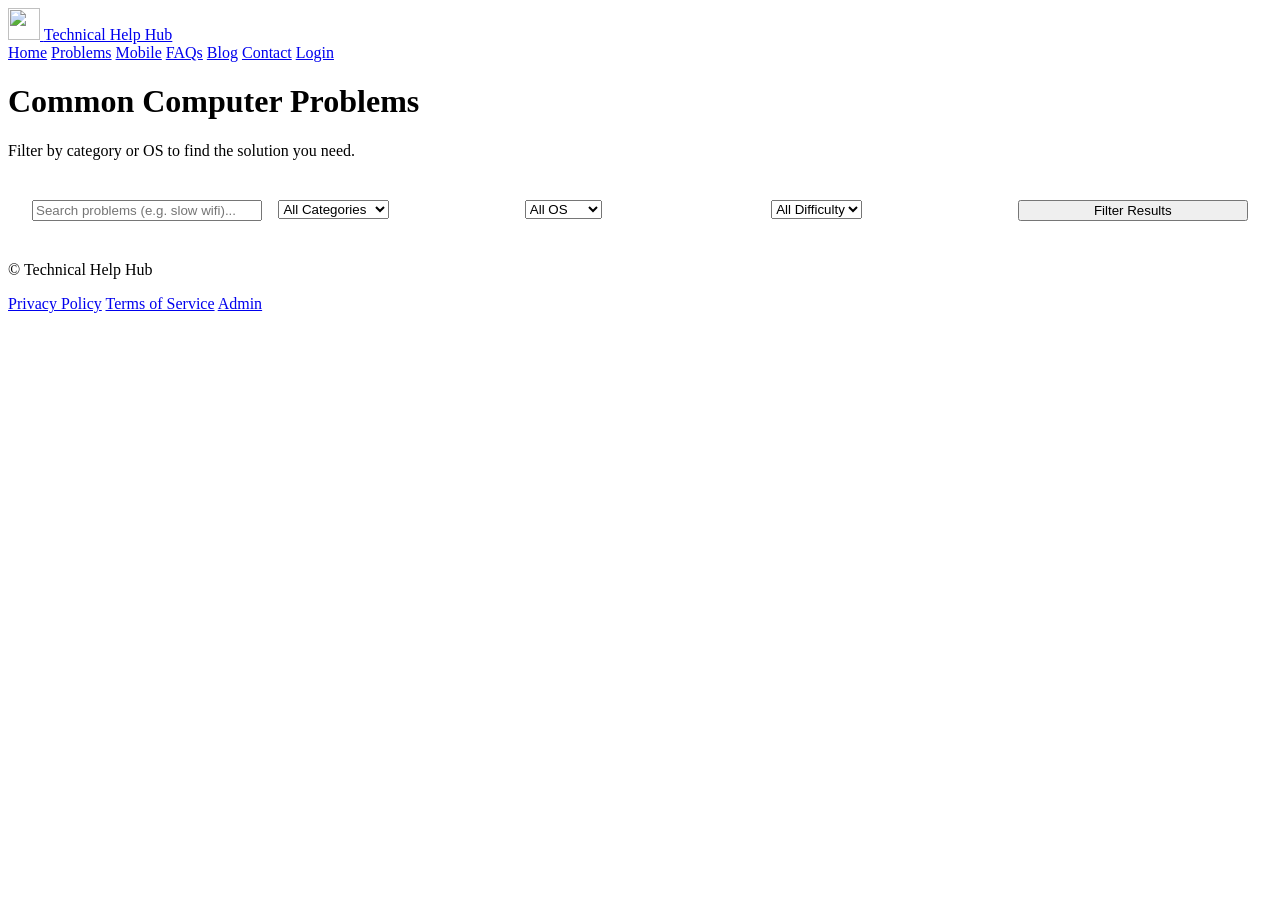
==== problems.html @ ba385f23 "Add files via upload" ====
<!doctype html>
<html lang="en">

<head>
  <meta charset="utf-8">
  <meta name="viewport" content="width=device-width, initial-scale=1">
  <title>Problems - Technical Help Hub</title>
  <link rel="preconnect" href="https://fonts.googleapis.com">
  <link rel="preconnect" href="https://fonts.gstatic.com" crossorigin>
  <link href="https://fonts.googleapis.com/css2?family=Inter:wght@400;500;600;700&display=swap" rel="stylesheet">
  <link rel="stylesheet" href="assets/css/styles.css">
</head>

<body>

  <header class="site-header">
    <div class="container header-inner">
      <a class="logo" href="index.html">
        <img src="assets/img/logo.svg" alt="" width="32" height="32">
        <span>Technical Help Hub</span>
      </a>
      <nav class="nav">
        <a href="index.html">Home</a>
        <a href="problems.html" aria-current="page">Problems</a>
        <a href="mobile-problems.html">Mobile</a>
        <a href="faq.html">FAQs</a>
        <a href="blog.html">Blog</a>
        <a href="contact.html">Contact</a>
        <a href="login.html" class="btn btn-sm">Login</a>
      </nav>
    </div>
  </header>

  <main class="container">
    <div class="list-header" style="flex-direction: column; align-items: stretch; gap: 1rem;">
      <h1>Common Computer Problems</h1>
      <p class="muted">Filter by category or OS to find the solution you need.</p>

      <div
        style="background: var(--bg-surface); padding: 1.5rem; border-radius: var(--radius-lg); border: 1px solid var(--border-color); box-shadow: var(--shadow-sm);">
        <form class="search" id="searchForm"
          style="display: grid; gap: 1rem; grid-template-columns: repeat(auto-fit, minmax(200px, 1fr));">
          <input type="search" id="searchInput" placeholder="Search problems (e.g. slow wifi)..."
            aria-label="Search problems">

          <div class="select-wrapper">
            <select id="category" aria-label="Category">
              <option value="">All Categories</option>
              <option value="performance">Performance</option>
              <option value="virus">Virus/Malware</option>
              <option value="hardware">Hardware</option>
              <option value="software">Software</option>
              <option value="network">Network</option>
              <option value="data">Data Recovery</option>
            </select>
          </div>

          <div class="select-wrapper">
            <select id="os" aria-label="OS">
              <option value="">All OS</option>
              <option>Windows</option>
              <option>macOS</option>
              <option>Linux</option>
            </select>
          </div>

          <div class="select-wrapper">
            <select id="difficulty" aria-label="Difficulty">
              <option value="">All Difficulty</option>
              <option>Easy</option>
              <option>Medium</option>
              <option>Hard</option>
            </select>
          </div>

          <button class="btn" type="submit">Filter Results</button>
        </form>
      </div>
    </div>

    <div id="results" class="grid"></div>
  </main>

  <footer class="site-footer">
    <div class="container footer-inner">
      <p>© <span id="year"></span> Technical Help Hub</p>
      <div class="footer-links">
        <a href="privacy.html">Privacy Policy</a>
        <a href="terms.html">Terms of Service</a>
        <a href="admin.html">Admin</a>
      </div>
    </div>
  </footer>

  <script src="assets/js/problems-db.js"></script>
  <script>
    // Load from global problemsDB
    const allProblems = Object.entries(problemsDB).map(([id, data]) => ({ id, ...data }));

    // Filter for PC (Windows, Linux, macOS)
    const problems = allProblems.filter(p => p.os.some(os => ['Windows', 'Linux', 'macOS'].includes(os)));


    function render(list) {
      const wrap = document.getElementById('results');
      if (!list.length) {
        wrap.innerHTML = '<div style="grid-column: 1/-1; text-align: center; padding: 2rem;" class="muted">No problems found matching your filters.</div>';
        return;
      }
      wrap.innerHTML = list.map(p => `
    <a class="card card-${p.category}" href="problem.html?id=${p.id}">
      <div style="margin-bottom:auto">
        <h3>${p.title}</h3>
        <p>${p.summary}</p>
      </div>
      <div class="meta mt-4">
        <span class="badge badge-${p.category}">${p.category}</span>
        <span class="badge ${getDifficultyClass(p.difficulty)}">${p.difficulty}</span>
      </div>
    </a>
  `).join('');
    }

    function getDifficultyClass(d) {
      if (d === 'Easy') return 'badge-success';
      if (d === 'Medium') return 'badge-warning';
      return 'badge-danger';
    }

    function applyFilters() {
      const q = document.getElementById('searchInput').value.toLowerCase().trim();
      const category = document.getElementById('category').value;
      const os = document.getElementById('os').value;
      const difficulty = document.getElementById('difficulty').value;

      const filtered = problems.filter(p => {
        const qok = !q || p.title.toLowerCase().includes(q) || p.summary.toLowerCase().includes(q);
        const cok = !category || p.category === category;
        const ook = !os || p.os.includes(os);
        const dok = !difficulty || p.difficulty === difficulty;
        return qok && cok && ook && dok;
      });
      render(filtered);
    }

    document.getElementById('searchForm').addEventListener('submit', e => { e.preventDefault(); applyFilters(); });
    ['category', 'os', 'difficulty'].forEach(id => document.getElementById(id).addEventListener('change', applyFilters));

    // Initial Render
    const params = new URLSearchParams(window.location.search);
    if (params.get('category')) {
      document.getElementById('category').value = params.get('category');
      applyFilters();
    } else if (params.get('q')) {
      document.getElementById('searchInput').value = params.get('q');
      applyFilters();
    } else {
      render(problems);
    }
  </script>
  <script src="assets/js/app.js" defer></script>
</body>

</html>
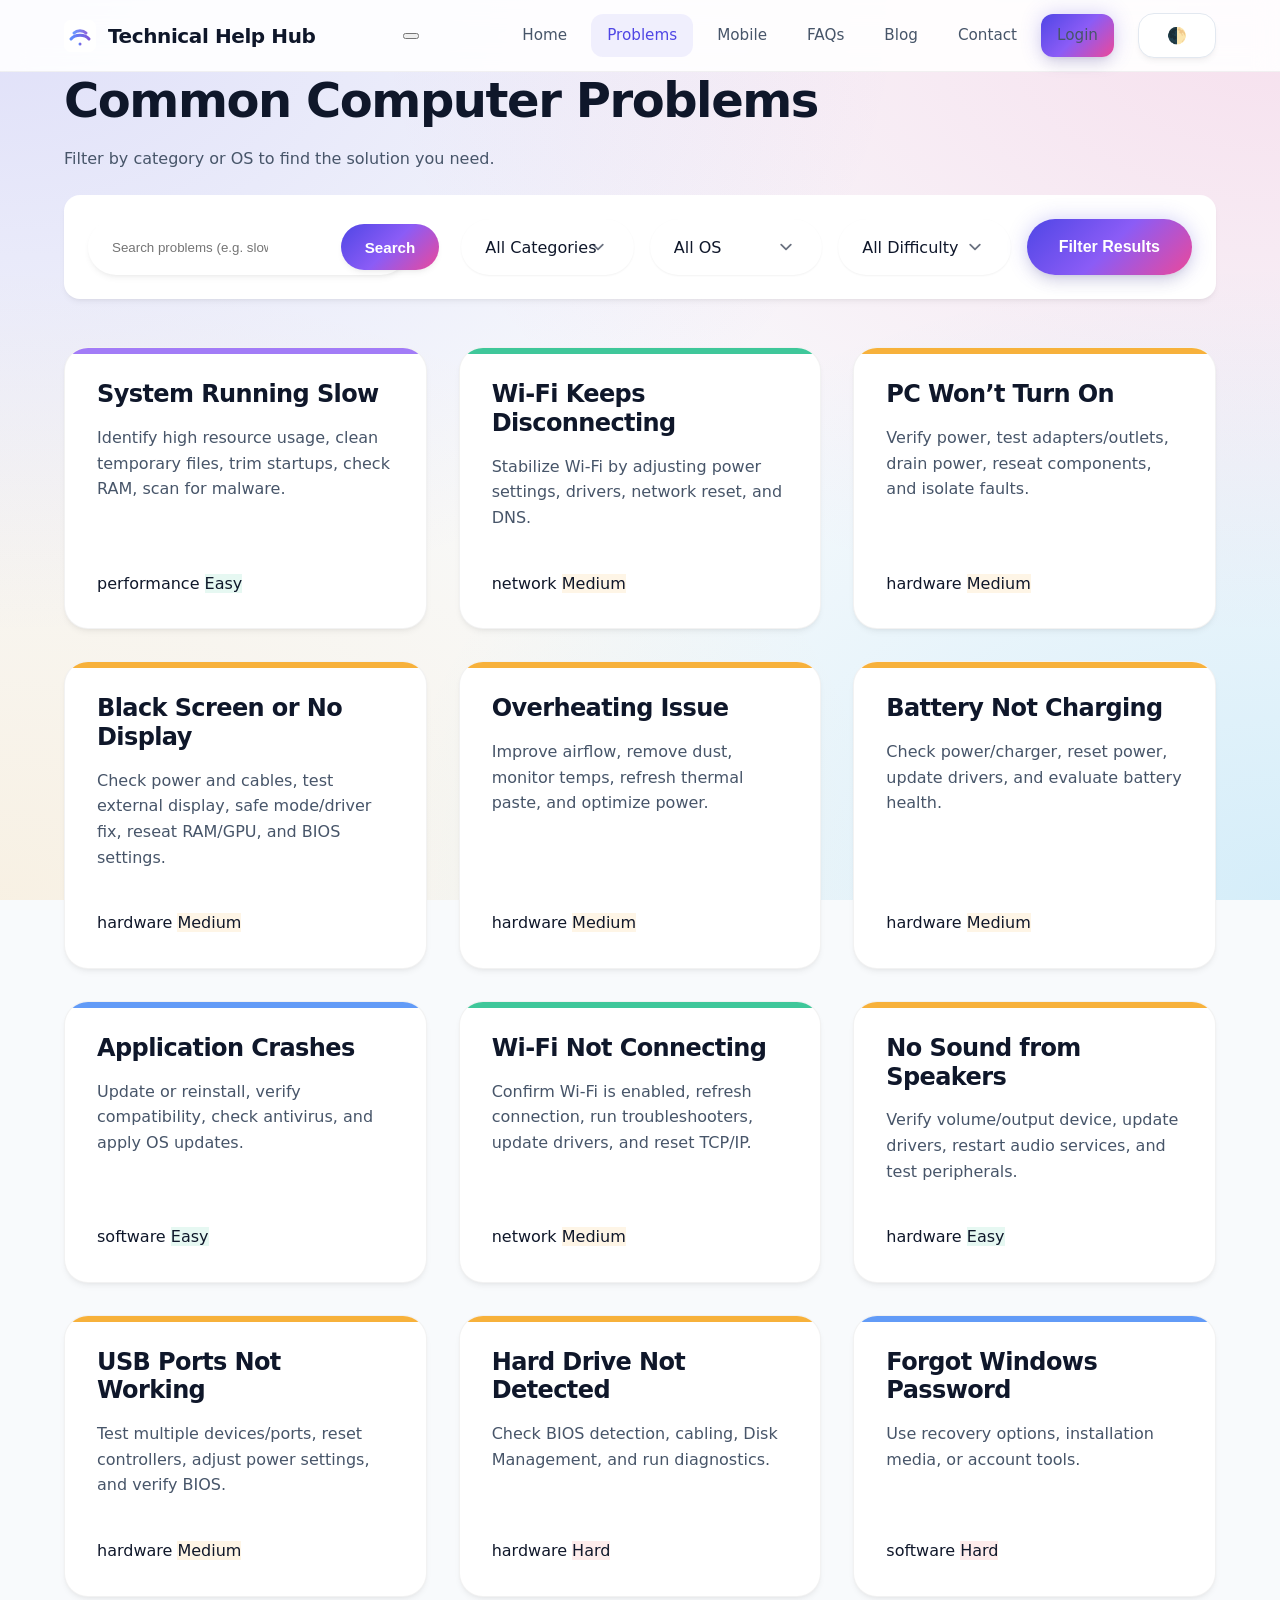
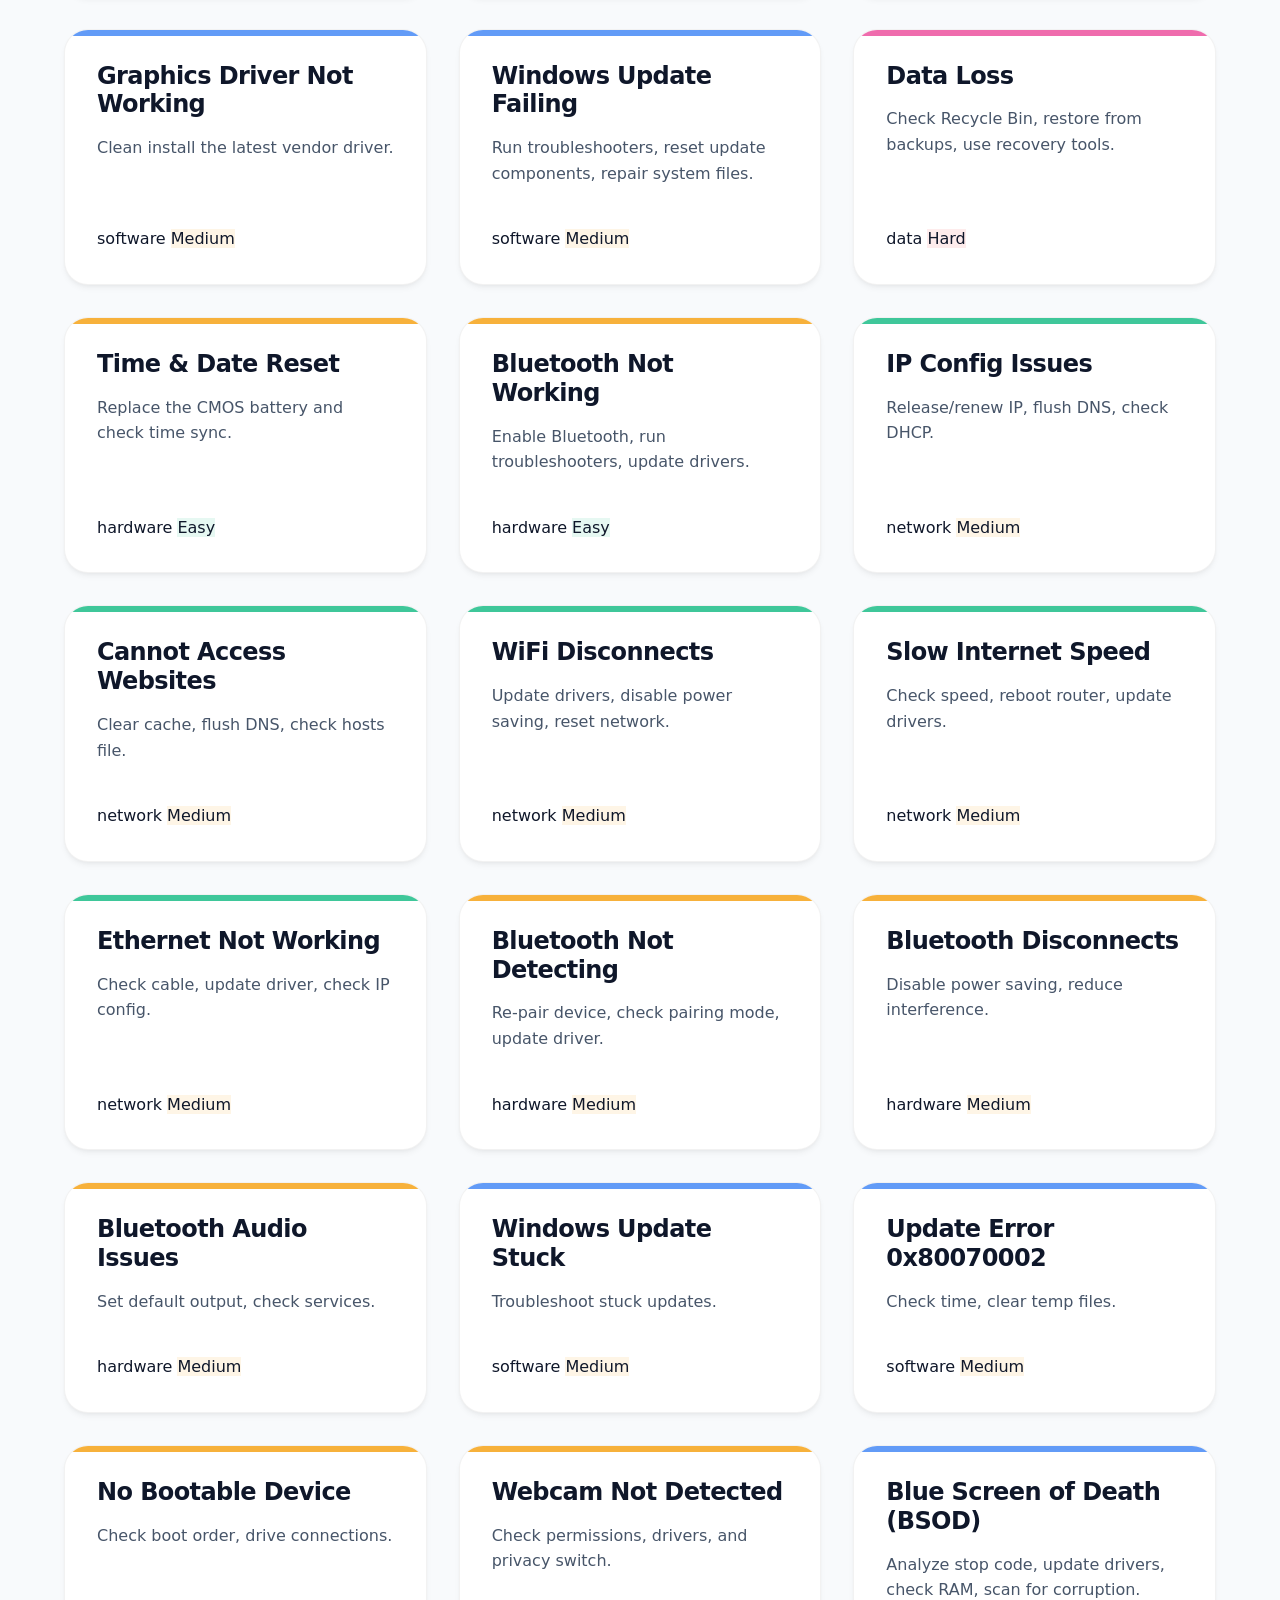
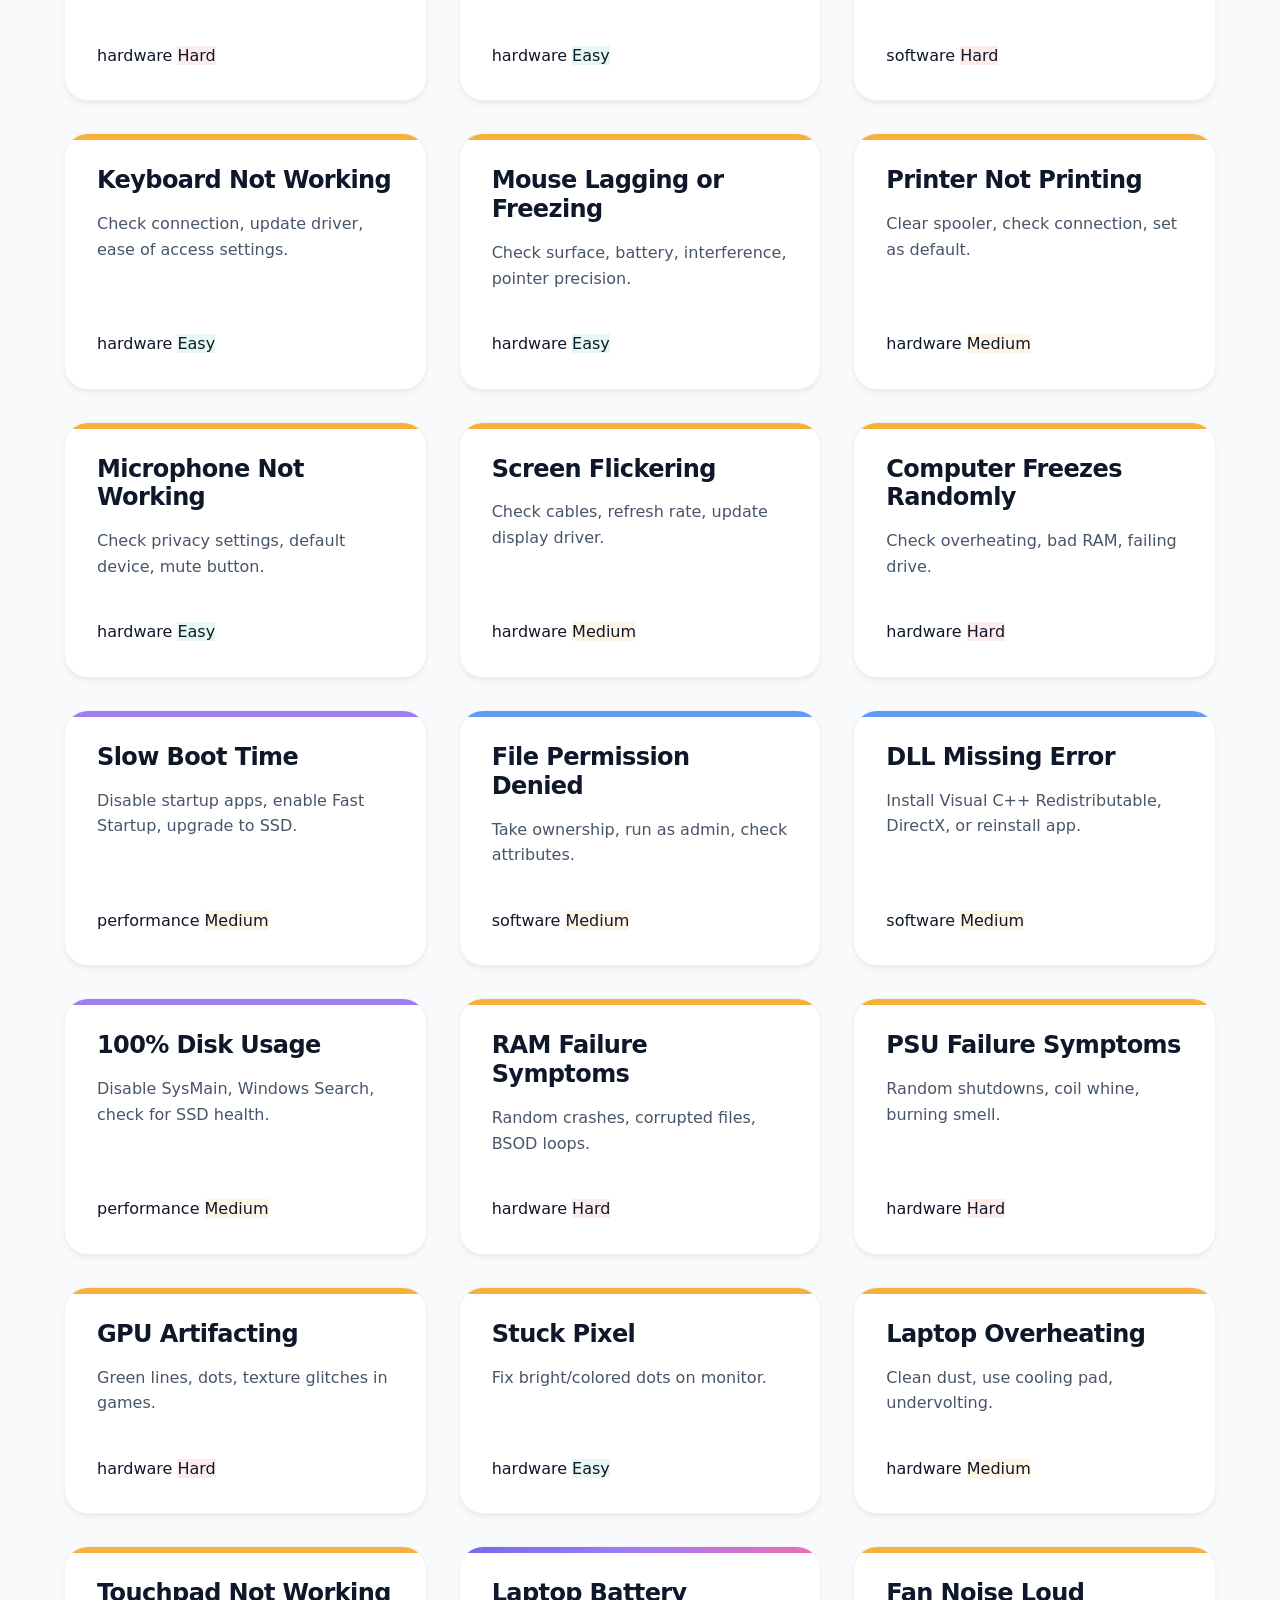
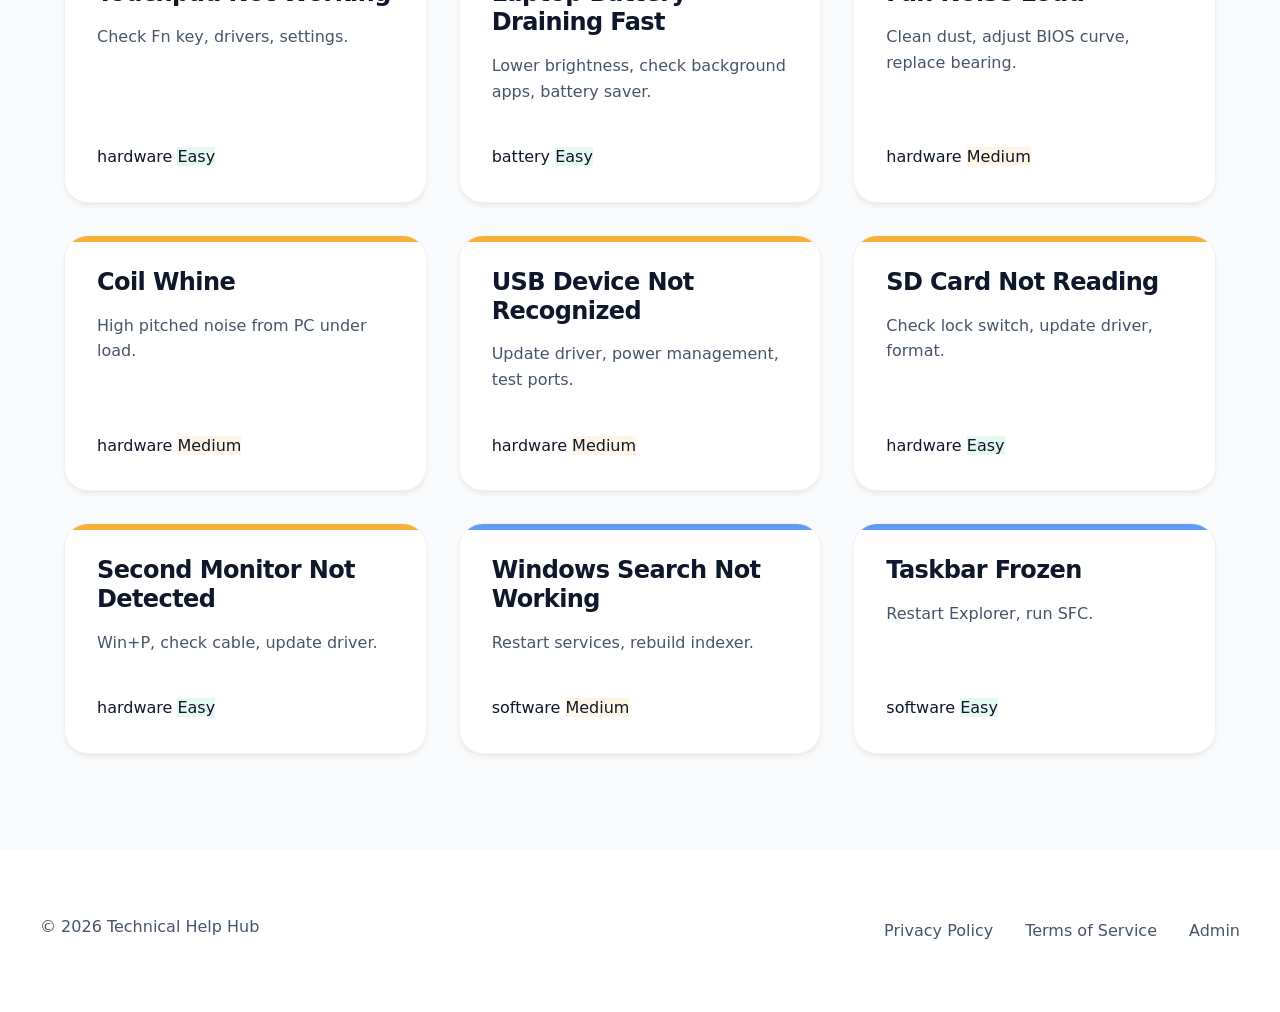
==== commit 16f15ba6: "Add files via upload Mobile7" ====
--- a/problems.html
+++ b/problems.html
@@ -38,10 +38,12 @@
 
       <div
         style="background: var(--bg-surface); padding: 1.5rem; border-radius: var(--radius-lg); border: 1px solid var(--border-color); box-shadow: var(--shadow-sm);">
-        <form class="search" id="searchForm"
-          style="display: grid; gap: 1rem; grid-template-columns: repeat(auto-fit, minmax(200px, 1fr));">
-          <input type="search" id="searchInput" placeholder="Search problems (e.g. slow wifi)..."
-            aria-label="Search problems">
+        <form class="search search-grid" id="searchForm">
+          <div class="search-wrapper">
+            <input type="search" id="searchInput" placeholder="Search problems (e.g. slow wifi)..."
+              aria-label="Search problems">
+            <button type="submit" class="search-btn-inner">Search</button>
+          </div>
 
           <div class="select-wrapper">
             <select id="category" aria-label="Category">
--- a/assets/css/styles.css
+++ b/assets/css/styles.css
@@ -0,0 +1,934 @@
+:root {
+  /* --- Premium Brand Palette --- */
+  --brand-primary: #4f46e5;
+  /* Indigo 600 */
+  --brand-secondary: #0ea5e9;
+  /* Sky 500 */
+  --brand-accent: #8b5cf6;
+  /* Violet 500 */
+  --brand-gradient: linear-gradient(135deg, #4f46e5 0%, #8b5cf6 50%, #ec4899 100%);
+  --brand-gradient-hover: linear-gradient(135deg, #4338ca 0%, #7c3aed 50%, #db2777 100%);
+
+  /* --- Backgrounds & Surfaces --- */
+  --bg-body: #f8fafc;
+  --bg-surface: #ffffff;
+  --bg-surface-alt: #f1f5f9;
+  --bg-glass: rgba(255, 255, 255, 0.7);
+  --bg-glass-heavy: rgba(255, 255, 255, 0.9);
+
+  /* --- Typography Colors --- */
+  --text-main: #0f172a;
+  --text-muted: #475569;
+  --text-light: #94a3b8;
+  --text-on-brand: #ffffff;
+
+  /* --- Category Colors --- */
+  --col-performance: #8b5cf6;
+  --col-virus: #ef4444;
+  --col-hardware: #f59e0b;
+  --col-software: #3b82f6;
+  --col-network: #10b981;
+  --col-data: #ec4899;
+  --col-battery: #eab308;
+  --col-app: #6366f1;
+  --col-system: #64748b;
+  --col-connectivity: #06b6d4;
+
+  /* --- UI Dimensions & Spacing --- */
+  --container-width: 1200px;
+  --header-height: 4.5rem;
+  --radius-sm: 0.5rem;
+  --radius-md: 0.75rem;
+  --radius-lg: 1rem;
+  --radius-xl: 1.5rem;
+  --radius-full: 9999px;
+
+  /* --- Effects & Shadows --- */
+  --shadow-xs: 0 1px 2px 0 rgb(0 0 0 / 0.05);
+  --shadow-sm: 0 4px 6px -1px rgb(0 0 0 / 0.05), 0 2px 4px -2px rgb(0 0 0 / 0.05);
+  --shadow-md: 0 10px 15px -3px rgb(0 0 0 / 0.08), 0 4px 6px -4px rgb(0 0 0 / 0.08);
+  --shadow-lg: 0 20px 25px -5px rgb(0 0 0 / 0.1), 0 8px 10px -6px rgb(0 0 0 / 0.1);
+  --shadow-glow: 0 0 20px rgba(79, 70, 229, 0.25);
+
+  --backdrop-blur: 12px;
+  --transition-base: all 0.3s cubic-bezier(0.4, 0, 0.2, 1);
+
+  --font-sans: 'Inter', system-ui, -apple-system, BlinkMacSystemFont, "Segoe UI", Roboto, "Helvetica Neue", Arial, sans-serif;
+}
+
+/* --- Reset & Base --- */
+*,
+*::before,
+*::after {
+  box-sizing: border-box;
+}
+
+html {
+  scroll-behavior: smooth;
+}
+
+body {
+  margin: 0;
+  font-family: var(--font-sans);
+  background-color: var(--bg-body);
+  /* Modern animated mesh gradient background */
+  background-image:
+    radial-gradient(at 0% 0%, rgba(79, 70, 229, 0.15) 0px, transparent 50%),
+    radial-gradient(at 100% 0%, rgba(236, 72, 153, 0.15) 0px, transparent 50%),
+    radial-gradient(at 100% 100%, rgba(14, 165, 233, 0.15) 0px, transparent 50%),
+    radial-gradient(at 0% 100%, rgba(245, 158, 11, 0.1) 0px, transparent 50%);
+  background-attachment: fixed;
+  color: var(--text-main);
+  line-height: 1.6;
+  -webkit-font-smoothing: antialiased;
+}
+
+img {
+  max-width: 100%;
+  height: auto;
+  display: block;
+}
+
+a {
+  color: inherit;
+  text-decoration: none;
+  transition: var(--transition-base);
+}
+
+/* --- Typography --- */
+h1,
+h2,
+h3,
+h4,
+h5,
+h6 {
+  margin: 0 0 1rem 0;
+  font-weight: 700;
+  line-height: 1.2;
+  color: var(--text-main);
+}
+
+h1 {
+  font-size: 3rem;
+  letter-spacing: -0.03em;
+}
+
+h2 {
+  font-size: 2.25rem;
+  letter-spacing: -0.025em;
+}
+
+h3 {
+  font-size: 1.5rem;
+  letter-spacing: -0.025em;
+}
+
+p {
+  margin-bottom: 1.5rem;
+  color: var(--text-muted);
+}
+
+/* --- Layout --- */
+.container {
+  width: 100%;
+  max-width: var(--container-width);
+  margin: 0 auto;
+  padding: 0 1.5rem;
+}
+
+/* --- Header (Glassmorphism) --- */
+.site-header {
+  position: sticky;
+  top: 0;
+  z-index: 100;
+  height: var(--header-height);
+  background: var(--bg-glass-heavy);
+  backdrop-filter: blur(var(--backdrop-blur));
+  -webkit-backdrop-filter: blur(var(--backdrop-blur));
+  border-bottom: 1px solid rgba(0, 0, 0, 0.05);
+}
+
+.header-inner {
+  height: 100%;
+  display: flex;
+  align-items: center;
+  justify-content: space-between;
+}
+
+.logo {
+  display: flex;
+  align-items: center;
+  gap: 0.75rem;
+  font-weight: 800;
+  font-size: 1.25rem;
+  color: var(--text-main);
+  letter-spacing: -0.02em;
+}
+
+.nav {
+  display: flex;
+  align-items: center;
+  gap: 0.5rem;
+}
+
+.nav a {
+  padding: 0.6rem 1rem;
+  border-radius: var(--radius-md);
+  color: var(--text-muted);
+  font-weight: 500;
+  font-size: 0.95rem;
+}
+
+.nav a:hover,
+.nav a[aria-current="page"] {
+  background-color: rgba(79, 70, 229, 0.08);
+  color: var(--brand-primary);
+}
+
+/* --- Buttons --- */
+.btn {
+  display: inline-flex;
+  align-items: center;
+  justify-content: center;
+  padding: 0.75rem 1.75rem;
+  border-radius: var(--radius-lg);
+  font-weight: 600;
+  font-size: 1rem;
+  background: var(--brand-gradient);
+  color: var(--text-on-brand);
+  border: none;
+  cursor: pointer;
+  transition: var(--transition-base);
+  box-shadow: var(--shadow-md), var(--shadow-glow);
+  position: relative;
+  overflow: hidden;
+}
+
+.btn:hover {
+  transform: translateY(-2px);
+  box-shadow: var(--shadow-lg), var(--shadow-glow);
+  filter: brightness(1.1);
+}
+
+.btn:active {
+  transform: translateY(0);
+}
+
+.btn-sm {
+  padding: 0.5rem 1.25rem;
+  font-size: 0.875rem;
+  border-radius: var(--radius-md);
+}
+
+.btn-secondary {
+  background: var(--bg-surface);
+  color: var(--text-main);
+  border: 1px solid #e2e8f0;
+  box-shadow: var(--shadow-sm);
+}
+
+.btn-secondary:hover {
+  border-color: var(--text-muted);
+  background: var(--bg-surface-alt);
+  transform: translateY(-1px);
+}
+
+/* --- Hero Section --- */
+.hero {
+  padding: 6rem 0 4rem;
+  text-align: center;
+  position: relative;
+}
+
+.hero h1 {
+  font-size: 4rem;
+  max-width: 900px;
+  margin: 0 auto 1.5rem;
+  background: var(--brand-gradient);
+  -webkit-background-clip: text;
+  background-clip: text;
+  -webkit-text-fill-color: transparent;
+  line-height: title;
+}
+
+.hero h1 strong {
+  font-weight: 800;
+}
+
+.hero p {
+  font-size: 1.25rem;
+  max-width: 650px;
+  margin: 0 auto 3rem;
+  line-height: 1.7;
+}
+
+/* --- Search Bar --- */
+.search-large {
+  max-width: 650px;
+  margin: 0 auto;
+  position: relative;
+  transition: var(--transition-base);
+}
+
+.search-large:focus-within {
+  transform: scale(1.02);
+}
+
+.search-large input {
+  width: 100%;
+  padding: 1.25rem 2rem;
+  padding-right: 9rem;
+  border-radius: var(--radius-full);
+  border: 1px solid rgba(0, 0, 0, 0.08);
+  background: var(--bg-surface);
+  font-size: 1.125rem;
+  box-shadow: var(--shadow-lg);
+  transition: var(--transition-base);
+}
+
+.search-large input:focus {
+  outline: none;
+  border-color: var(--brand-primary);
+  box-shadow: var(--shadow-lg), 0 0 0 4px rgba(79, 70, 229, 0.15);
+}
+
+.search-large button {
+  position: absolute;
+  right: 0.75rem;
+  top: 0.6rem;
+  bottom: 0.6rem;
+  border-radius: var(--radius-full);
+  padding: 0 2rem;
+  box-shadow: none;
+}
+
+/* --- Cards & Grid --- */
+.grid,
+.cards {
+  display: grid;
+  grid-template-columns: repeat(auto-fill, minmax(320px, 1fr));
+  gap: 2rem;
+  margin: 3rem 0;
+}
+
+.card {
+  background: var(--bg-surface);
+  border: 1px solid rgba(0, 0, 0, 0.05);
+  /* Detailed light border */
+  border-radius: var(--radius-xl);
+  padding: 2rem;
+  transition: var(--transition-base);
+  height: 100%;
+  display: flex;
+  flex-direction: column;
+  position: relative;
+  overflow: hidden;
+  box-shadow: var(--shadow-sm);
+}
+
+.card::before {
+  content: '';
+  position: absolute;
+  top: 0;
+  left: 0;
+  width: 100%;
+  height: 6px;
+  background: var(--brand-gradient);
+  /* Default fallback */
+  opacity: 0.8;
+}
+
+.card:hover {
+  transform: translateY(-8px);
+  box-shadow: var(--shadow-lg);
+  border-color: rgba(0, 0, 0, 0.0);
+  /* Let Shadow take over */
+}
+
+.card h3 {
+  font-size: 1.5rem;
+  margin-bottom: 1rem;
+}
+
+.card p {
+  flex-grow: 1;
+  font-size: 1rem;
+  line-height: 1.6;
+}
+
+/* Category Specific Styles & Cards */
+.card-performance::before {
+  background: var(--col-performance);
+}
+
+.card-virus::before {
+  background: var(--col-virus);
+}
+
+.card-hardware::before {
+  background: var(--col-hardware);
+}
+
+.card-software::before {
+  background: var(--col-software);
+}
+
+.card-network::before {
+  background: var(--col-network);
+}
+
+.card-data::before {
+  background: var(--col-data);
+}
+
+.card span.btn-secondary {
+  align-self: flex-start;
+  margin-top: 1.5rem;
+  background: transparent;
+  border: 1px solid #e2e8f0;
+}
+
+.card:hover span.btn-secondary {
+  background: var(--brand-primary);
+  color: white;
+  border-color: var(--brand-primary);
+}
+
+/* --- Forms (General) --- */
+.form-group {
+  margin-bottom: 1.5rem;
+}
+
+label {
+  display: block;
+  font-size: 0.9rem;
+  font-weight: 600;
+  margin-bottom: 0.5rem;
+  color: var(--text-main);
+}
+
+input[type="text"],
+input[type="email"],
+input[type="password"],
+select,
+textarea {
+  width: 100%;
+  padding: 0.875rem 1rem;
+  border-radius: var(--radius-md);
+  border: 1px solid var(--border-light);
+  background: var(--bg-surface);
+  color: var(--text-main);
+  font-family: inherit;
+  font-size: 1rem;
+  transition: var(--transition-base);
+  box-shadow: var(--shadow-xs);
+}
+
+input:focus,
+select:focus,
+textarea:focus {
+  outline: none;
+  border-color: var(--brand-primary);
+  box-shadow: 0 0 0 4px rgba(79, 70, 229, 0.1);
+}
+
+/* --- Search Form Alignment --- */
+.search {
+  align-items: center;
+  /* Ensure grid items align vertically */
+}
+
+/* --- Search Form Grid Layout (Flexbox for Fluidity) --- */
+.search-grid {
+  display: flex;
+  flex-wrap: wrap;
+  gap: 1rem;
+  align-items: center;
+  width: 100%;
+}
+
+/* Flex Grow Logic */
+.search-wrapper {
+  flex: 3 1 320px;
+  /* Takes most space, min-width 320px */
+}
+
+.select-wrapper {
+  flex: 1 1 160px;
+  /* Takes less space, min-width 160px */
+}
+
+/* Filter button shouldn't grow too much */
+.search-grid .btn {
+  flex: 0 0 auto;
+  min-width: 140px;
+}
+
+/* Ensure wrappers don't overflow */
+.search-wrapper,
+.select-wrapper {
+  min-width: 0;
+}
+
+/* Remove the specific grid media query as flex handles it */
+
+
+/* --- Search Wrapper (Input + Button) --- */
+.search-wrapper {
+  position: relative;
+  display: flex;
+  align-items: center;
+  width: 100%;
+  height: 3.5rem;
+  /* Enforce wrapper height */
+}
+
+.search-wrapper input {
+  padding: 0.875rem 1.5rem;
+  /* Match select padding height */
+  padding-right: 8rem !important;
+  /* Space for large button */
+  margin-bottom: 0 !important;
+  border-radius: 50px;
+  border: 1px solid var(--border-color);
+  box-shadow: var(--shadow-sm);
+  transition: var(--transition-base);
+  height: 100%;
+  /* Fill wrapper */
+  line-height: normal;
+}
+
+.search-wrapper input:focus {
+  border-color: var(--brand-primary);
+  box-shadow: 0 0 0 4px rgba(79, 70, 229, 0.1);
+}
+
+.search-btn-inner {
+  position: absolute;
+  right: 6px;
+  top: 50%;
+  transform: translateY(-50%);
+  height: calc(3.5rem - 10px);
+  /* Fixed height relative to input */
+  background: var(--brand-gradient);
+  border: none;
+  cursor: pointer;
+  color: white;
+  padding: 0 1.5rem;
+  /* Increased padding slightly */
+  display: flex;
+  align-items: center;
+  justify-content: center;
+  transition: var(--transition-base);
+  border-radius: 50px;
+  font-weight: 600;
+  font-size: 0.95rem;
+  box-shadow: var(--shadow-sm);
+  z-index: 2;
+}
+
+/* Ensure Selects Match Search Height in Filter Bar */
+.search select {
+  height: 3.5rem;
+  border-radius: 50px;
+  /* Match pill shape for consistency */
+  padding: 0 1.5rem;
+  appearance: none;
+  /* Remove default arrow to style if needed, but keeping simple for now */
+  background-image: url("data:image/svg+xml,%3csvg xmlns='http://www.w3.org/2000/svg' fill='none' viewBox='0 0 20 20'%3e%3cpath stroke='%236b7280' stroke-linecap='round' stroke-linejoin='round' stroke-width='1.5' d='M6 8l4 4 4-4'/%3e%3c/svg%3e");
+  background-position: right 1.5rem center;
+  background-repeat: no-repeat;
+  background-size: 1.5em 1.5em;
+  border: 1px solid var(--border-color);
+  background-color: var(--bg-surface);
+}
+
+.search .btn {
+  height: 3.5rem;
+  border-radius: 50px;
+  padding: 0 2rem;
+  display: inline-flex;
+  align-items: center;
+  justify-content: center;
+}
+
+.search-btn-inner:hover {
+  transform: translateY(calc(-50% - 1px));
+  /* Account for center offset */
+  filter: brightness(1.1);
+  color: white;
+  background: var(--brand-gradient);
+  /* Ensure gradient stays */
+}
+
+
+/* --- Footer --- */
+.site-footer {
+  margin-top: 6rem;
+  border-top: 1px solid var(--border-light);
+  background: var(--bg-surface);
+}
+
+.footer-inner {
+  padding: 3rem 0;
+  display: flex;
+  justify-content: space-between;
+  align-items: center;
+  color: var(--text-muted);
+}
+
+.footer-links {
+  display: flex;
+  gap: 2rem;
+}
+
+.footer-links a:hover {
+  color: var(--brand-primary);
+}
+
+/* --- Dark Mode (Auto or Class) --- */
+/* Simple dark mode support via semantic variables if data-theme is set */
+[data-theme="dark"] {
+  --bg-body: #0b1120;
+  --bg-surface: #1e293b;
+  --bg-surface-alt: #334155;
+  --bg-glass: rgba(30, 41, 59, 0.7);
+  --bg-glass-heavy: rgba(15, 23, 42, 0.9);
+
+  --text-main: #f8fafc;
+  --text-muted: #94a3b8;
+  --text-light: #64748b;
+  --text-on-brand: #ffffff;
+
+  --border-light: #334155;
+
+  --shadow-xs: 0 1px 2px 0 rgb(0 0 0 / 0.3);
+  --shadow-sm: 0 4px 6px -1px rgb(0 0 0 / 0.4);
+  --shadow-lg: 0 10px 15px -3px rgb(0 0 0 / 0.5);
+}
+
+/* --- Responsive --- */
+@media (max-width: 768px) {
+
+  /* --- Mobile Readability Overhaul --- */
+  :root {
+    --header-height: 70px;
+    /* Taller header */
+  }
+
+  html {
+    font-size: 17px;
+    /* Increase base font size (was 16px) */
+  }
+
+  body {
+    line-height: 1.65;
+    /* Better line height for reading */
+  }
+
+  h1 {
+    font-size: 2.25rem;
+    /* ~38px */
+    line-height: 1.2;
+  }
+
+  h2 {
+    font-size: 1.75rem;
+    /* ~30px */
+  }
+
+  p {
+    margin-bottom: 1.25rem;
+  }
+
+  .container {
+    padding-left: 1.5rem;
+    padding-right: 1.5rem;
+  }
+
+  /* Enhanced Touch Targets */
+  .btn {
+    padding: 0.9rem 1.5rem;
+    font-size: 1.05rem;
+    width: 100%;
+    /* Full width buttons are easier on mobile */
+    display: flex;
+    justify-content: center;
+    margin-bottom: 0.5rem;
+  }
+
+  .nav a {
+    padding: 1.25rem;
+    /* Larger tap area for menu links */
+    font-size: 1.2rem;
+  }
+
+  .card {
+    padding: 1.5rem;
+    /* Slightly less padding to maximize width */
+  }
+
+  /* Form Elements */
+  input[type="text"],
+  input[type="email"],
+  input[type="password"],
+  input[type="search"],
+  select,
+  textarea {
+    font-size: 16px;
+    /* Prevents iOS zoom on focus */
+    padding: 1rem;
+    /* Larger input areas */
+    height: auto;
+    width: 100%;
+    margin-bottom: 0.5rem;
+  }
+
+  /* Force Search Form to Stack */
+  .search {
+    grid-template-columns: 1fr !important;
+    /* Override inline styles */
+    gap: 1.25rem;
+  }
+
+  .select-wrapper {
+    width: 100%;
+  }
+
+  /* Fix Stacking Context for Mobile Menu */
+  .site-header {
+    backdrop-filter: none;
+    -webkit-backdrop-filter: none;
+    background: var(--bg-surface);
+    /* Solid background to prevent bleed */
+  }
+
+  .header-inner {
+    flex-wrap: wrap;
+    padding: 1rem 0;
+    /* More vertical breathing room */
+    height: auto;
+    gap: 0;
+  }
+
+  .logo {
+    z-index: 10001;
+    /* Above everything */
+    position: relative;
+    flex-grow: 1;
+    font-size: 1.35rem;
+    /* Slightly larger logo text */
+  }
+
+  /* Hamburger Toggle */
+  .mobile-toggle {
+    display: flex;
+    flex-direction: column;
+    justify-content: center;
+    gap: 5px;
+    /* Spaced out lines */
+    width: 44px;
+    /* Minimum touch target size */
+    height: 44px;
+    background: transparent;
+    border: none;
+    cursor: pointer;
+    z-index: 10001;
+    /* Above overlay */
+    padding: 0;
+    position: relative;
+    align-items: flex-end;
+    /* Align to right */
+  }
+
+  .mobile-toggle span {
+    display: block;
+    width: 28px;
+    /* Slightly wider lines */
+    height: 3px;
+    background: var(--text-main);
+    border-radius: 2px;
+    transition: var(--transition-base);
+  }
+
+  /* Mobile Nav Overlay */
+  .nav {
+    display: none;
+    position: fixed;
+    top: 0;
+    left: 0;
+    width: 100vw;
+    height: 100vh;
+    background: var(--bg-surface);
+    flex-direction: column;
+    justify-content: flex-start;
+    align-items: center;
+    gap: 1.5rem;
+    padding: 7rem 2rem 3rem;
+    /* Increased top padding */
+    z-index: 10000;
+    /* High z-index */
+    overflow-y: auto;
+    overscroll-behavior: contain;
+  }
+
+  .nav.active {
+    display: flex;
+    animation: fadeIn 0.3s ease-out;
+  }
+
+  .nav a {
+    font-size: 1.35rem;
+    /* Larger menu links */
+    width: 100%;
+    text-align: center;
+    padding: 1.25rem;
+    border-bottom: 1px solid var(--bg-surface-alt);
+    font-weight: 500;
+  }
+
+  @keyframes fadeIn {
+    from {
+      opacity: 0;
+    }
+
+    to {
+      opacity: 1;
+    }
+  }
+
+  /* Toggle Animation */
+  .mobile-toggle.active span:nth-child(1) {
+    transform: translateY(8px) rotate(45deg);
+  }
+
+  .mobile-toggle.active span:nth-child(2) {
+    opacity: 0;
+  }
+
+  .mobile-toggle.active span:nth-child(3) {
+    transform: translateY(-8px) rotate(-45deg);
+  }
+
+  .hero h1 {
+    font-size: 2.5rem;
+    margin-bottom: 1rem;
+  }
+
+  .hero p {
+    font-size: 1.15rem;
+  }
+
+  /* Mobile Search Fix (Homepage) */
+  .search-large {
+    display: flex;
+    flex-direction: column;
+    gap: 0.75rem;
+    margin-bottom: 2rem;
+  }
+
+  .search-large input {
+    padding-right: 1.5rem;
+    /* Reset padding */
+  }
+
+  .search-large button {
+    position: static;
+    width: 100%;
+    margin-top: 0.5rem;
+    padding: 1rem;
+  }
+
+  .grid,
+  .cards {
+    grid-template-columns: 1fr;
+    gap: 1.5rem;
+  }
+
+  .footer-inner {
+    flex-direction: column;
+    gap: 2rem;
+    text-align: center;
+    padding: 4rem 0 2rem;
+  }
+
+  .footer-links {
+    flex-direction: column;
+    gap: 1.25rem;
+    font-size: 1.1rem;
+  }
+}
+
+/* --- Utilities --- */
+.text-center {
+  text-align: center;
+}
+
+.mt-4 {
+  margin-top: 1rem;
+}
+
+.mb-4 {
+  margin-bottom: 1rem;
+}
+
+.sr-only {
+  position: absolute;
+  width: 1px;
+  height: 1px;
+  padding: 0;
+  margin: -1px;
+  overflow: hidden;
+  clip: rect(0, 0, 0, 0);
+  border: 0;
+}
+
+/* --- Animations --- */
+@keyframes fadeInUp {
+  from {
+    opacity: 0;
+    transform: translateY(20px);
+  }
+
+  to {
+    opacity: 1;
+    transform: translateY(0);
+  }
+}
+
+.animate-fade-in-up {
+  opacity: 0;
+  /* Star hidden */
+  animation: fadeInUp 0.8s cubic-bezier(0.4, 0, 0.2, 1) forwards;
+}
+
+.delay-100 {
+  animation-delay: 0.1s;
+}
+
+.delay-200 {
+  animation-delay: 0.2s;
+}
+
+.delay-300 {
+  animation-delay: 0.3s;
+}
+
+/* --- Semantic Badges --- */
+.badge-success {
+  background: rgba(16, 185, 129, 0.1);
+  color: var(--success);
+  border-color: transparent;
+}
+
+.badge-warning {
+  background: rgba(245, 158, 11, 0.1);
+  color: var(--warning);
+  border-color: transparent;
+}
+
+.badge-danger {
+  background: rgba(239, 68, 68, 0.1);
+  color: var(--danger);
+  border-color: transparent;
+}
